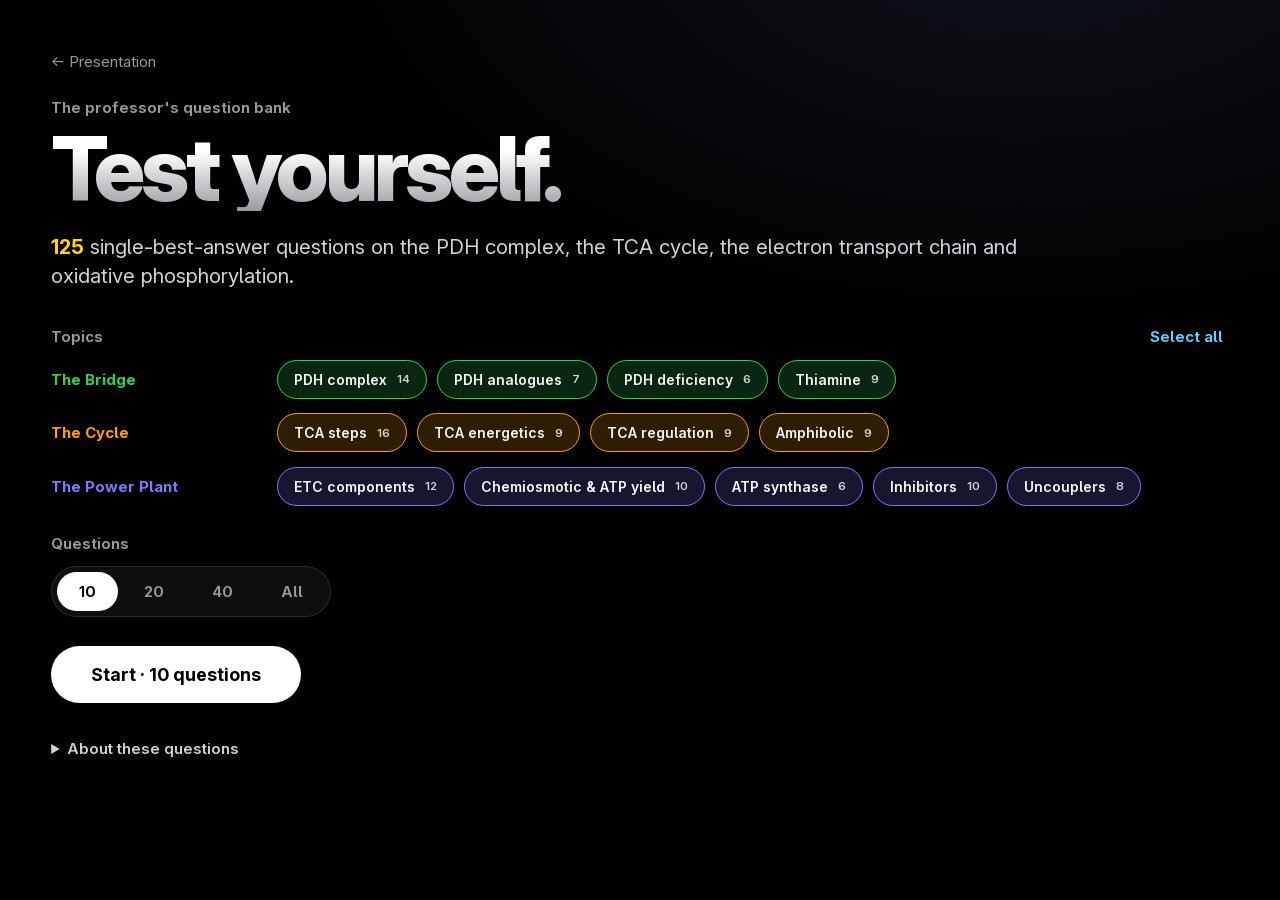
==== quiz.html @ 814e0980 "Interactive 3D lecture: PDH complex, TCA cycle, ETC & oxidative phosphorylation 38-slide presentatio" ====
<!doctype html>
<html lang="en">
<head>
<meta charset="utf-8">
<meta name="viewport" content="width=device-width, initial-scale=1, viewport-fit=cover">
<title>Question Bank — PDH · TCA · ETC</title>
<meta name="description" content="Exam-style MCQs on the PDH complex, TCA cycle, electron transport chain and oxidative phosphorylation.">
<meta name="theme-color" content="#000000">
<link rel="icon" href="img/favicon.svg" type="image/svg+xml">
<link rel="preload" href="fonts/InterVariable.woff2" as="font" type="font/woff2" crossorigin>
<link rel="stylesheet" href="css/quiz.css">
</head>
<body>
<main id="app">
  <section id="start" class="view on">
    <a class="back" href="index.html" data-hide-embed>← Presentation</a>
    <p class="kicker">The professor's question bank</p>
    <h1>Test yourself.</h1>
    <p class="lede"><b id="qcount">—</b> single-best-answer questions on the PDH complex, the TCA cycle, the electron transport chain and oxidative phosphorylation.</p>

    <div class="block">
      <div class="block-h"><span>Topics</span><button class="link" id="allTopics">Select all</button></div>
      <div id="topics" class="topics"></div>
    </div>
    <div class="block">
      <div class="block-h"><span>Questions</span></div>
      <div class="seg" id="len"><button data-v="10" class="on">10</button><button data-v="20">20</button><button data-v="40">40</button><button data-v="0">All</button></div>
    </div>
    <button class="primary" id="go">Start</button>
    <p class="best" id="best"></p>
    <details class="about">
      <summary>About these questions</summary>
      <p id="aboutText"></p>
    </details>
  </section>

  <section id="quiz" class="view">
    <header class="qbar">
      <button class="icon" id="quit" aria-label="Back to start">←</button>
      <div class="prog"><i id="progBar"></i></div>
      <span class="qnum" id="qnum">1 / 10</span>
      <span class="score" id="score">0 ✓</span>
    </header>
    <div class="qcard" id="qcard">
      <div class="meta"><span class="tag" id="qtopic"></span><span class="obj" id="qobj"></span><span class="origin" id="qorigin"></span></div>
      <h2 id="qstem"></h2>
      <div class="opts" id="opts"></div>
      <div class="explain" id="explain">
        <span class="verdict" id="verdict"></span>
        <p id="exText"></p>
      </div>
      <div class="actions"><span class="keys">Keys: <kbd>A</kbd>–<kbd>E</kbd> answer · <kbd>Enter</kbd> next</span><button class="primary small" id="next" disabled>Next</button></div>
    </div>
  </section>

  <section id="result" class="view">
    <p class="kicker">Result</p>
    <div class="ring-wrap">
      <svg viewBox="0 0 120 120" class="ring"><circle cx="60" cy="60" r="52" class="track"/><circle cx="60" cy="60" r="52" class="val" id="ringVal"/></svg>
      <div class="ring-txt"><b id="pct">0%</b><span id="frac">0 / 0</span></div>
    </div>
    <p class="msg" id="msg"></p>
    <div id="breakdown" class="breakdown"></div>
    <div class="ractions">
      <button class="primary" id="retryWrong">Retry the ones I missed</button>
      <button class="ghost" id="again">New quiz</button>
    </div>
    <div id="review" class="review"></div>
  </section>
</main>
<script type="module" src="js/quiz.js"></script>
</body>
</html>
---- css/quiz.css ----
@font-face { font-family: "Inter"; src: url("../fonts/InterVariable.woff2") format("woff2"); font-weight: 100 900; font-display: swap; }

:root {
  --bg: #000; --text: #f5f5f7; --text-2: #d2d2d7; --text-3: #98989f; --text-4: #6e6e73;
  --hair: rgba(255,255,255,.12); --s1: rgba(255,255,255,.055); --s2: rgba(255,255,255,.1);
  --ease: cubic-bezier(.22,.75,.12,1);
  --fs-h1: clamp(44px, 7vw, 120px);
  --fs-stem: clamp(20px, 2.15vw, 42px);
  --fs-opt: clamp(16px, 1.55vw, 30px);
  --fs-body: clamp(15px, 1.15vw, 22px);
  --pad: clamp(16px, 4vw, 72px);
}
* { box-sizing: border-box; }
html, body { margin: 0; background: var(--bg); color: var(--text); }
body {
  font-family: "Inter", -apple-system, BlinkMacSystemFont, "Segoe UI", system-ui, sans-serif;
  font-feature-settings: "cv05" 1; -webkit-font-smoothing: antialiased; min-height: 100vh;
  background: radial-gradient(1200px 700px at 80% -10%, #10131c 0%, #000 60%) fixed;
}
button { font: inherit; color: inherit; }
kbd { font: 600 .82em "Inter"; padding: .1em .45em; border-radius: .35em; border: 1px solid var(--hair); background: var(--s1); }
#app { max-width: 1400px; margin: 0 auto; padding: var(--pad); }
.view { display: none; animation: rise .6s var(--ease); }
.view.on { display: block; }
@keyframes rise { from { opacity: 0; transform: translateY(14px); } to { opacity: 1; transform: none; } }

.back { display: inline-block; color: var(--text-3); text-decoration: none; font-size: var(--fs-body); margin-bottom: 3vh; }
body.embed [data-hide-embed] { display: none; }
.kicker { margin: 0 0 1vh; font-size: var(--fs-body); font-weight: 650; color: var(--text-3); }
h1 { margin: 0; font-size: var(--fs-h1); letter-spacing: -0.045em; line-height: .95; font-weight: 800;
  background: linear-gradient(180deg, #fff 30%, #9a9aa2); -webkit-background-clip: text; background-clip: text; color: transparent; -webkit-text-fill-color: transparent; }
.lede { font-size: clamp(17px, 1.6vw, 30px); color: var(--text-2); line-height: 1.4; max-width: 980px; margin: 2.4vh 0 4vh; }
.lede b { color: #ffd60a; }

.block { margin-bottom: 3.2vh; }
.block-h { display: flex; justify-content: space-between; align-items: baseline; font-size: var(--fs-body); font-weight: 650; color: var(--text-3); margin-bottom: 1.4vh; }
.link { background: none; border: 0; color: #64d2ff; cursor: pointer; font-size: var(--fs-body); }
.topics { display: grid; gap: 1.6vh; }
.chap { display: grid; grid-template-columns: minmax(120px, 210px) 1fr; gap: 16px; align-items: start; }
.chn { font-size: var(--fs-body); font-weight: 700; color: var(--c); padding-top: 10px; }
.chips { display: flex; flex-wrap: wrap; gap: 10px; }
.chip { cursor: pointer; display: inline-flex; align-items: center; gap: 10px; font-size: clamp(14px, 1.05vw, 20px); font-weight: 600; padding: 10px 16px; border-radius: 999px; border: 1.5px solid var(--hair); background: var(--s1); color: var(--text-3); transition: all .3s var(--ease); }
.chip i { font-style: normal; font-size: .82em; color: var(--text-4); }
.chip.on { border-color: var(--c); background: color-mix(in srgb, var(--c) 18%, transparent); color: var(--text); }
.chip.on i { color: var(--text-2); }
.seg { display: inline-flex; padding: 5px; gap: 4px; border-radius: 999px; background: var(--s1); border: 1px solid var(--hair); }
.seg button { border: 0; background: none; cursor: pointer; font-size: clamp(15px, 1.15vw, 22px); font-weight: 650; color: var(--text-3); padding: 10px 22px; border-radius: 999px; transition: all .3s var(--ease); }
.seg button.on { background: #fff; color: #000; }
.primary { cursor: pointer; border: 0; border-radius: 999px; background: #fff; color: #000; font-size: clamp(17px, 1.4vw, 28px); font-weight: 700; padding: 18px 40px; transition: transform .3s var(--ease), opacity .3s; }
.primary:hover:not(:disabled) { transform: translateY(-2px) scale(1.02); }
.primary:disabled { opacity: .35; cursor: default; }
.primary.small { padding: 14px 32px; font-size: clamp(15px, 1.2vw, 24px); }
.ghost { cursor: pointer; border-radius: 999px; background: var(--s1); border: 1.5px solid var(--hair); font-size: clamp(16px, 1.3vw, 26px); font-weight: 650; padding: 16px 34px; }
.best { color: var(--text-3); font-size: var(--fs-body); margin-top: 2vh; }
.about { margin-top: 4vh; color: var(--text-3); font-size: var(--fs-body); max-width: 980px; }
.about summary { cursor: pointer; color: var(--text-2); font-weight: 600; }
.about p { line-height: 1.5; }

/* quiz */
.qbar { display: flex; align-items: center; gap: 18px; margin-bottom: 4vh; }
.icon { width: 46px; height: 46px; border-radius: 50%; border: 1px solid var(--hair); background: var(--s1); cursor: pointer; font-size: 20px; flex: none; }
.prog { flex: 1; height: 8px; border-radius: 4px; background: var(--s2); overflow: hidden; }
.prog i { display: block; height: 100%; width: 0; background: linear-gradient(90deg, #64d2ff, #ffd60a, #d070ff); transition: width .6s var(--ease); }
.qnum, .score { font-size: var(--fs-body); font-weight: 700; color: var(--text-2); font-feature-settings: "tnum" 1; white-space: nowrap; }
.score { color: #30d158; }
.qcard.in { animation: rise .5s var(--ease); }
.meta { display: flex; flex-wrap: wrap; gap: 10px; align-items: center; margin-bottom: 2.2vh; }
.tag { font-size: clamp(13px, 1vw, 19px); font-weight: 700; padding: 6px 14px; border-radius: 999px; color: var(--c); background: color-mix(in srgb, var(--c) 18%, transparent); }
.obj, .origin { font-size: clamp(12px, .95vw, 18px); color: var(--text-4); font-weight: 600; }
.origin::before { content: "· "; }
#qstem { font-size: var(--fs-stem); line-height: 1.3; font-weight: 600; letter-spacing: -0.015em; margin: 0 0 3.4vh; max-width: 1240px; }
.opts { display: grid; gap: 12px; }
.opt { display: flex; align-items: center; gap: 18px; width: 100%; text-align: left; cursor: pointer; padding: clamp(12px, 1.3vw, 22px) clamp(14px, 1.5vw, 26px); border-radius: 20px; border: 1.5px solid var(--hair); background: var(--s1); transition: all .3s var(--ease); }
.opt:hover:not(:disabled) { background: var(--s2); }
.opt .l { flex: none; width: clamp(32px, 2.6vw, 50px); height: clamp(32px, 2.6vw, 50px); border-radius: 50%; display: grid; place-items: center; background: var(--s2); font-weight: 800; font-size: clamp(14px, 1.1vw, 22px); }
.opt .t { font-size: var(--fs-opt); font-weight: 550; line-height: 1.3; }
.opt:disabled { cursor: default; }
.opt.right { border-color: #30d158; background: rgba(48,209,88,.16); }
.opt.right .l { background: #30d158; color: #000; }
.opt.wrong { border-color: #ff453a; background: rgba(255,69,58,.15); }
.opt.wrong .l { background: #ff453a; color: #fff; }
.opt.dim { opacity: .4; }
.explain { display: none; gap: 18px; align-items: flex-start; margin-top: 2.6vh; padding: clamp(14px, 1.4vw, 26px); border-radius: 20px; background: var(--s1); border: 1px solid var(--hair); }
.explain.on { display: flex; animation: rise .5s var(--ease); }
.verdict { flex: none; font-size: clamp(12px, .95vw, 18px); font-weight: 800; text-transform: uppercase; letter-spacing: .06em; padding: 8px 14px; border-radius: 999px; }
.verdict.ok { background: #30d158; color: #000; } .verdict.no { background: #ff453a; color: #fff; }
.explain p { margin: 0; font-size: clamp(15px, 1.3vw, 26px); line-height: 1.45; color: var(--text-2); }
.actions { display: flex; justify-content: space-between; align-items: center; margin-top: 3vh; gap: 20px; }
.keys { font-size: clamp(12px, .9vw, 17px); color: var(--text-4); }

/* result */
.ring-wrap { position: relative; width: clamp(200px, 22vw, 340px); margin: 2vh 0; }
.ring { width: 100%; transform: rotate(-90deg); }
.ring circle { fill: none; stroke-width: 10; }
.ring .track { stroke: var(--s2); }
.ring .val { stroke-linecap: round; transition: stroke-dashoffset 1.6s var(--ease); }
.ring-txt { position: absolute; inset: 0; display: grid; place-content: center; text-align: center; }
.ring-txt b { font-size: clamp(40px, 5vw, 88px); letter-spacing: -0.04em; }
.ring-txt span { color: var(--text-3); font-size: var(--fs-body); }
.msg { font-size: clamp(18px, 1.8vw, 34px); font-weight: 650; margin: 1vh 0 3vh; }
.breakdown { display: grid; gap: 10px; max-width: 900px; margin-bottom: 3vh; }
.brow { display: grid; grid-template-columns: minmax(140px, 260px) 1fr 70px; gap: 14px; align-items: center; font-size: var(--fs-body); }
.bb { height: 12px; border-radius: 6px; background: var(--s2); overflow: hidden; }
.bb i { display: block; height: 100%; border-radius: 6px; }
.bv { text-align: right; font-weight: 700; color: var(--text-2); font-feature-settings: "tnum" 1; }
.ractions { display: flex; gap: 14px; flex-wrap: wrap; margin-bottom: 4vh; }
.review h3 { font-size: clamp(20px, 1.8vw, 34px); margin: 2vh 0; }
.rv { padding: clamp(14px, 1.5vw, 28px); border-radius: 20px; background: var(--s1); border: 1px solid var(--hair); margin-bottom: 12px; font-size: var(--fs-body); }
.rv p { margin: 0 0 8px; line-height: 1.45; }
.rv .rs { font-weight: 650; color: var(--text); }
.rv .ry { color: #ff6961; } .rv .rc { color: #30d158; }
.rv .re { color: var(--text-3); margin: 0; }

@media (max-width: 640px) {
  .chap { grid-template-columns: 1fr; gap: 6px; }
  .chn { padding-top: 0; }
  .keys { display: none; }
  .brow { grid-template-columns: 1fr 1fr 50px; }
}
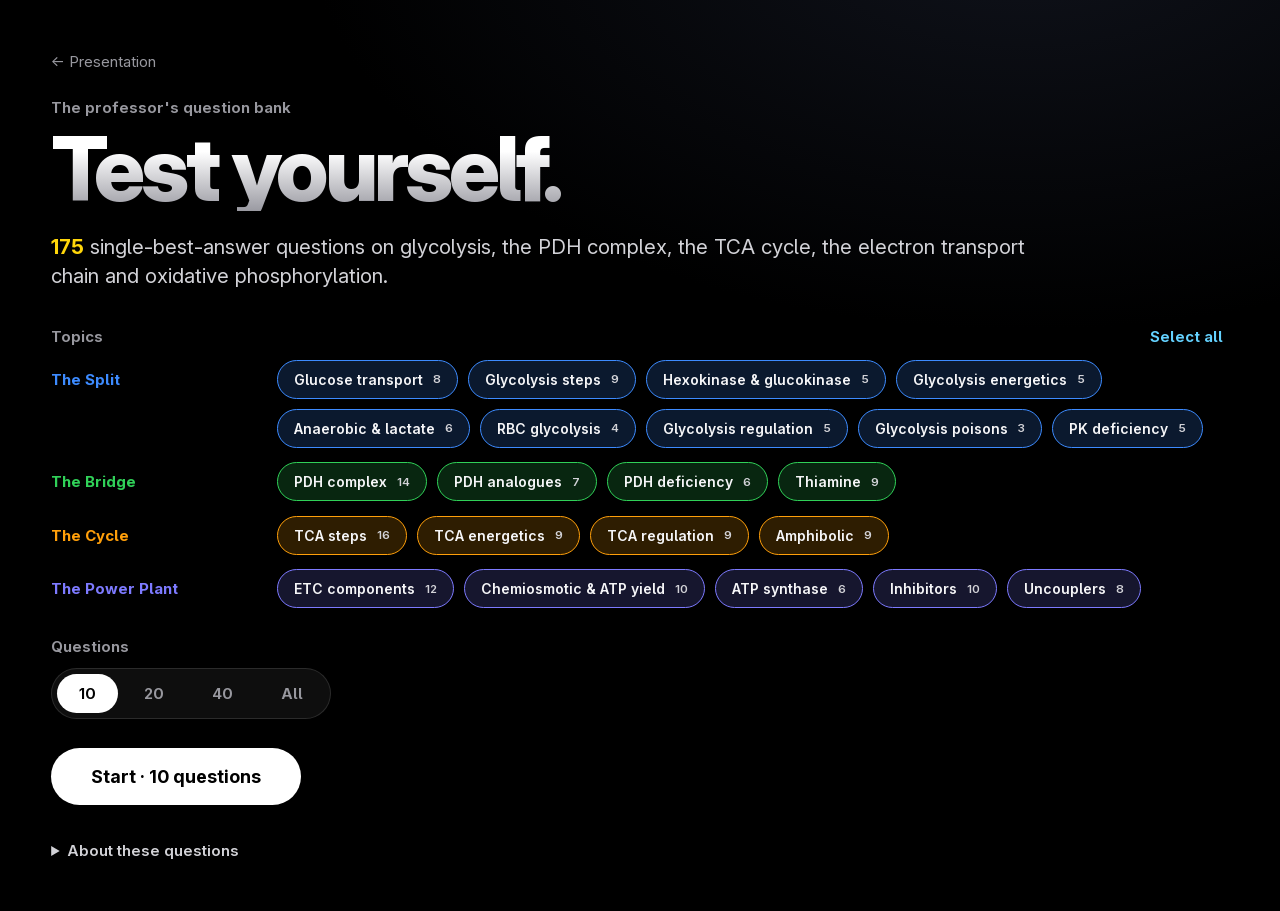
==== commit 52642acf: "Add Chapter 1 'The Split' (glycolysis, L.11): 18 slides, 3 new 3D scenes, 50 MCQs Glucose split anim" ====
--- a/quiz.html
+++ b/quiz.html
@@ -3,7 +3,7 @@
 <head>
 <meta charset="utf-8">
 <meta name="viewport" content="width=device-width, initial-scale=1, viewport-fit=cover">
-<title>Question Bank — PDH · TCA · ETC</title>
+<title>Question Bank — Glycolysis · PDH · TCA · ETC</title>
 <meta name="description" content="Exam-style MCQs on the PDH complex, TCA cycle, electron transport chain and oxidative phosphorylation.">
 <meta name="theme-color" content="#000000">
 <link rel="icon" href="img/favicon.svg" type="image/svg+xml">
@@ -16,7 +16,7 @@
     <a class="back" href="index.html" data-hide-embed>← Presentation</a>
     <p class="kicker">The professor's question bank</p>
     <h1>Test yourself.</h1>
-    <p class="lede"><b id="qcount">—</b> single-best-answer questions on the PDH complex, the TCA cycle, the electron transport chain and oxidative phosphorylation.</p>
+    <p class="lede"><b id="qcount">—</b> single-best-answer questions on glycolysis, the PDH complex, the TCA cycle, the electron transport chain and oxidative phosphorylation.</p>
 
     <div class="block">
       <div class="block-h"><span>Topics</span><button class="link" id="allTopics">Select all</button></div>
